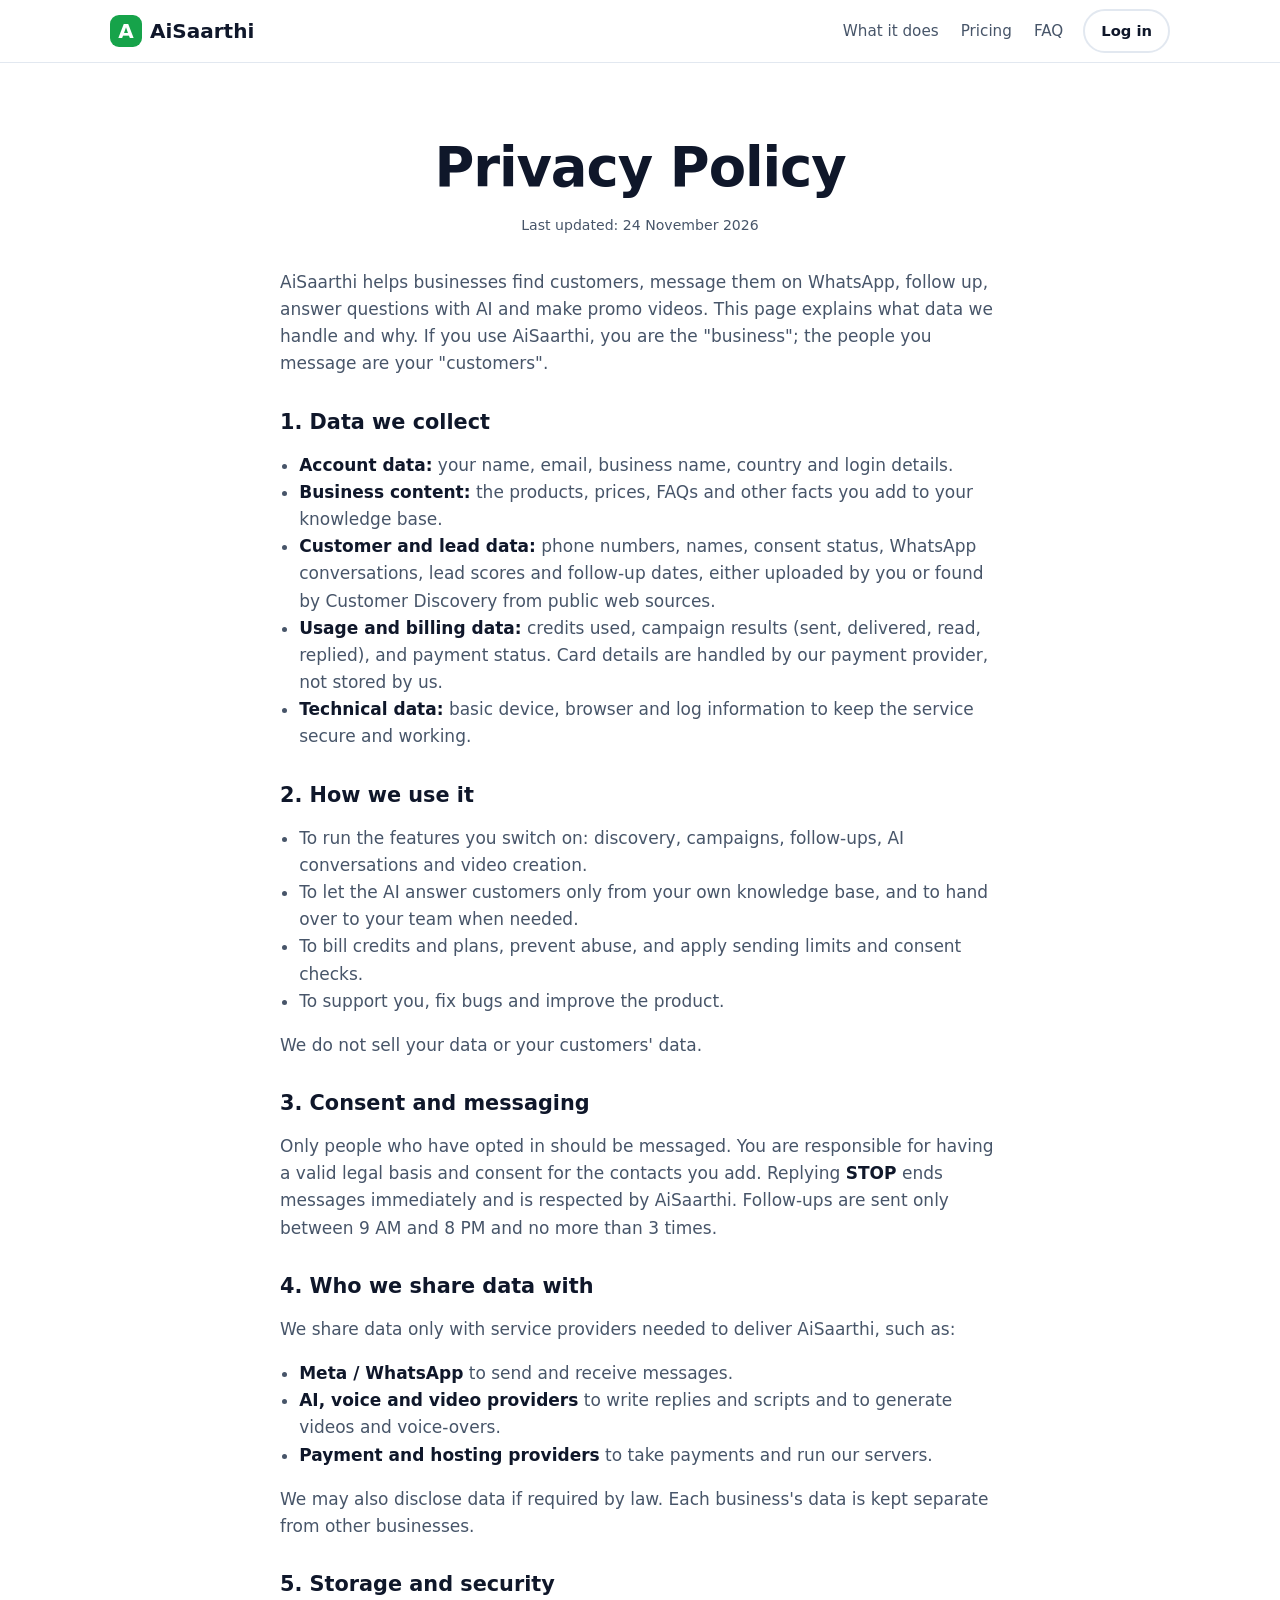
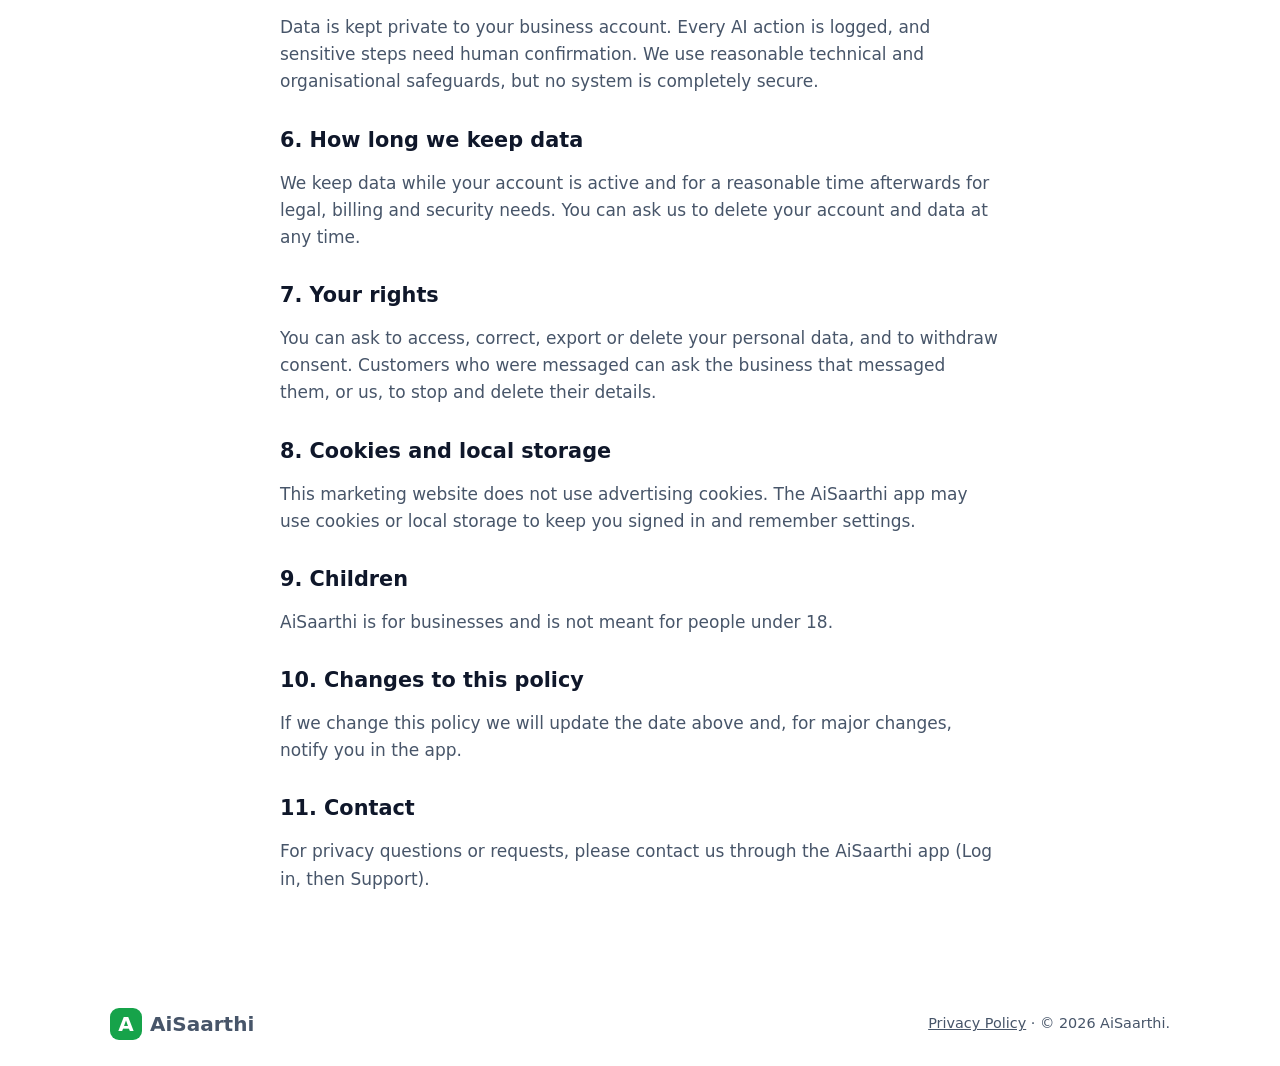
==== privacy.html @ 643677db "Add privacy policy page and footer link Co-Authored-By: Claude Sonnet 5.5 <noreply@anthropic.com> Cl" ====
<!doctype html>
<html lang="en">
<head>
<meta charset="utf-8">
<meta name="viewport" content="width=device-width, initial-scale=1">
<title>Privacy Policy – AiSaarthi</title>
<meta name="description" content="How AiSaarthi collects, uses and protects your data and your customers' data.">
<link rel="icon" href="data:image/svg+xml,%3Csvg xmlns='http://www.w3.org/2000/svg' viewBox='0 0 32 32'%3E%3Crect width='32' height='32' rx='8' fill='%2316a34a'/%3E%3Ctext x='16' y='23' font-size='20' font-weight='700' text-anchor='middle' fill='white' font-family='Arial'%3EA%3C/text%3E%3C/svg%3E">
<link rel="stylesheet" href="style.css">
</head>
<body>

<header class="nav">
  <div class="wrap nav-in">
    <a href="index.html" class="logo"><span class="logo-mark">A</span>AiSaarthi</a>
    <nav class="links" id="links">
      <a href="index.html#features">What it does</a>
      <a href="index.html#pricing">Pricing</a>
      <a href="index.html#faq">FAQ</a>
    </nav>
    <a class="btn btn-small" data-app="login" href="#">Log in</a>
    <button class="burger" id="burger" aria-label="Menu" aria-expanded="false"><span></span><span></span><span></span></button>
  </div>
</header>

<main class="section">
  <div class="wrap narrow legal">
    <h1>Privacy Policy</h1>
    <p class="fine">Last updated: <span id="updated">24 November 2026</span></p>
    <p>AiSaarthi helps businesses find customers, message them on WhatsApp, follow up, answer questions with AI and make promo videos. This page explains what data we handle and why. If you use AiSaarthi, you are the "business"; the people you message are your "customers".</p>

    <h2>1. Data we collect</h2>
    <ul>
      <li><b>Account data:</b> your name, email, business name, country and login details.</li>
      <li><b>Business content:</b> the products, prices, FAQs and other facts you add to your knowledge base.</li>
      <li><b>Customer and lead data:</b> phone numbers, names, consent status, WhatsApp conversations, lead scores and follow-up dates, either uploaded by you or found by Customer Discovery from public web sources.</li>
      <li><b>Usage and billing data:</b> credits used, campaign results (sent, delivered, read, replied), and payment status. Card details are handled by our payment provider, not stored by us.</li>
      <li><b>Technical data:</b> basic device, browser and log information to keep the service secure and working.</li>
    </ul>

    <h2>2. How we use it</h2>
    <ul>
      <li>To run the features you switch on: discovery, campaigns, follow-ups, AI conversations and video creation.</li>
      <li>To let the AI answer customers only from your own knowledge base, and to hand over to your team when needed.</li>
      <li>To bill credits and plans, prevent abuse, and apply sending limits and consent checks.</li>
      <li>To support you, fix bugs and improve the product.</li>
    </ul>
    <p>We do not sell your data or your customers' data.</p>

    <h2>3. Consent and messaging</h2>
    <p>Only people who have opted in should be messaged. You are responsible for having a valid legal basis and consent for the contacts you add. Replying <b>STOP</b> ends messages immediately and is respected by AiSaarthi. Follow-ups are sent only between 9 AM and 8 PM and no more than 3 times.</p>

    <h2>4. Who we share data with</h2>
    <p>We share data only with service providers needed to deliver AiSaarthi, such as:</p>
    <ul>
      <li><b>Meta / WhatsApp</b> to send and receive messages.</li>
      <li><b>AI, voice and video providers</b> to write replies and scripts and to generate videos and voice-overs.</li>
      <li><b>Payment and hosting providers</b> to take payments and run our servers.</li>
    </ul>
    <p>We may also disclose data if required by law. Each business's data is kept separate from other businesses.</p>

    <h2>5. Storage and security</h2>
    <p>Data is kept private to your business account. Every AI action is logged, and sensitive steps need human confirmation. We use reasonable technical and organisational safeguards, but no system is completely secure.</p>

    <h2>6. How long we keep data</h2>
    <p>We keep data while your account is active and for a reasonable time afterwards for legal, billing and security needs. You can ask us to delete your account and data at any time.</p>

    <h2>7. Your rights</h2>
    <p>You can ask to access, correct, export or delete your personal data, and to withdraw consent. Customers who were messaged can ask the business that messaged them, or us, to stop and delete their details.</p>

    <h2>8. Cookies and local storage</h2>
    <p>This marketing website does not use advertising cookies. The AiSaarthi app may use cookies or local storage to keep you signed in and remember settings.</p>

    <h2>9. Children</h2>
    <p>AiSaarthi is for businesses and is not meant for people under 18.</p>

    <h2>10. Changes to this policy</h2>
    <p>If we change this policy we will update the date above and, for major changes, notify you in the app.</p>

    <h2>11. Contact</h2>
    <p>For privacy questions or requests, please contact us through the AiSaarthi app (Log in, then Support).</p>
  </div>
</main>

<footer class="foot">
  <div class="wrap foot-in">
    <span class="logo"><span class="logo-mark">A</span>AiSaarthi</span>
    <span><a href="privacy.html">Privacy Policy</a> · © <span id="yr"></span> AiSaarthi.</span>
  </div>
</footer>

<script src="config.js"></script>
<script>
  document.querySelectorAll("[data-app]").forEach(function (a) {
    var C = window.AiSaarthi;
    a.href = C.APP_URL.replace(/\/$/, "") + (C.PATHS[a.dataset.app] || "/");
  });
  document.getElementById("yr").textContent = new Date().getFullYear();
  var b = document.getElementById("burger"), l = document.getElementById("links");
  b.addEventListener("click", function () { b.setAttribute("aria-expanded", l.classList.toggle("open")); });
</script>
</body>
</html>
---- style.css ----
:root{--g:#16a34a;--g2:#15803d;--gl:#dcfce7;--ink:#0f172a;--mut:#475569;--bg:#fff;--alt:#f4f8f5;--line:#e2e8f0;--card:#fff;--bad:#fee2e2;--badt:#991b1b;--r:16px}
@media (prefers-color-scheme:dark){:root{--ink:#e8eef2;--mut:#a5b4bf;--bg:#0b1411;--alt:#101c17;--line:#21332b;--card:#12201a;--gl:#12351f;--bad:#3a1717;--badt:#fca5a5}}
*{box-sizing:border-box}
html{scroll-behavior:smooth;scroll-padding-top:70px}
body{margin:0;font-family:system-ui,-apple-system,"Segoe UI",Roboto,sans-serif;color:var(--ink);background:var(--bg);line-height:1.6;font-size:17px}
.wrap{max-width:1100px;margin:0 auto;padding:0 20px}
.narrow{max-width:760px}
a{color:inherit}
h1,h2,h3,h4{line-height:1.2;margin:0 0 .5em}
h1{font-size:clamp(2rem,5vw,3.4rem);letter-spacing:-.02em}
h2{font-size:clamp(1.6rem,3.5vw,2.3rem);text-align:center}
h3{font-size:1.15rem}
.sub{text-align:center;color:var(--mut);max-width:680px;margin:0 auto 2rem}
.fine{font-size:.88rem;color:var(--mut)}.center{text-align:center}

/* nav */
.nav{position:sticky;top:0;z-index:20;background:color-mix(in srgb,var(--bg) 90%,transparent);backdrop-filter:blur(8px);border-bottom:1px solid var(--line)}
.nav-in{display:flex;align-items:center;gap:20px;height:62px}
.logo{display:flex;align-items:center;gap:8px;font-weight:800;font-size:1.25rem;text-decoration:none}
.logo-mark{display:grid;place-items:center;width:32px;height:32px;border-radius:9px;background:var(--g);color:#fff}
.links{display:flex;gap:22px;margin-left:auto}
.links a{text-decoration:none;color:var(--mut);font-size:.95rem}.links a:hover{color:var(--g)}
.burger{display:none;background:none;border:0;padding:8px;cursor:pointer;margin-left:auto}
.burger span{display:block;width:22px;height:2px;background:var(--ink);margin:5px 0}

/* buttons */
.btn{display:inline-block;padding:12px 22px;border-radius:999px;font-weight:600;text-decoration:none;border:2px solid transparent;cursor:pointer;font-size:1rem;font-family:inherit;text-align:center}
.btn-primary{background:var(--g);color:#fff}.btn-primary:hover{background:var(--g2)}
.btn-ghost{border-color:var(--g);color:var(--g);background:transparent}.btn-ghost:hover{background:var(--gl)}
.btn-small{padding:8px 16px;font-size:.92rem;border-color:var(--line)}
.btn-big{padding:16px 34px;font-size:1.15rem}
.block{display:block;width:100%}

/* hero */
.hero{padding:60px 0 70px;background:radial-gradient(900px 400px at 85% 0,var(--gl),transparent)}
.hero-in{display:grid;grid-template-columns:1.15fr .85fr;gap:40px;align-items:center}
.eyebrow{color:var(--g);font-weight:700;text-transform:uppercase;letter-spacing:.08em;font-size:.82rem;margin:0 0 10px}
.hl{color:var(--g)}
.lead{font-size:1.15rem;color:var(--mut);max-width:560px}
.cta-row{display:flex;gap:12px;flex-wrap:wrap;margin:24px 0 10px}

/* chat */
.hero-card,.phone{background:var(--card);border:1px solid var(--line);border-radius:22px;box-shadow:0 20px 50px -20px rgba(0,0,0,.25);overflow:hidden}
.hero-card{padding-bottom:16px}
.chat-top{background:var(--g);color:#fff;padding:12px 16px;font-weight:600;display:flex;align-items:center;gap:8px;font-size:.95rem}
.dot{width:9px;height:9px;border-radius:50%;background:#bbf7d0}
.bubble{max-width:82%;padding:9px 13px;border-radius:14px;margin:12px 14px 0;font-size:.95rem;line-height:1.45;animation:pop .3s ease}
.bubble.in{background:var(--alt);border:1px solid var(--line);border-top-left-radius:4px}
.bubble.out{background:var(--gl);margin-left:auto;border-top-right-radius:4px}
.bubble.sys{max-width:100%;background:transparent;border:1px dashed var(--g);color:var(--g);text-align:center;font-size:.85rem}
.tag-hot{margin:14px;padding:8px 12px;border-radius:10px;background:#fff7ed;color:#9a3412;font-weight:600;font-size:.9rem;text-align:center}
@keyframes pop{from{opacity:0;transform:translateY(6px)}to{opacity:1;transform:none}}

/* sections */
.section{padding:72px 0}.alt{background:var(--alt)}
.grid{display:grid;gap:18px}
.g3{grid-template-columns:repeat(3,1fr)}.g4{grid-template-columns:repeat(4,1fr)}
.card{background:var(--card);border:1px solid var(--line);border-radius:var(--r);padding:22px}
.card p{margin:0;color:var(--mut);font-size:.97rem}
.ic{font-size:1.8rem;margin-bottom:6px}

.feat{display:grid;gap:16px;margin-top:28px}
.feat-item{display:flex;gap:18px;background:var(--card);border:1px solid var(--line);border-radius:var(--r);padding:22px}
.feat-item p{margin:.3em 0;color:var(--mut)}
.num{flex:none;width:40px;height:40px;border-radius:50%;background:var(--g);color:#fff;display:grid;place-items:center;font-weight:700}
.win{color:var(--g)!important;font-weight:600}

/* demo */
.tabs{display:flex;gap:8px;justify-content:center;flex-wrap:wrap;margin-bottom:22px}
.tab{padding:9px 18px;border-radius:999px;border:1px solid var(--line);background:var(--card);cursor:pointer;font:inherit;color:var(--ink)}
.tab.on{background:var(--g);color:#fff;border-color:var(--g)}
.demo{display:grid;grid-template-columns:1fr 1fr;gap:26px;align-items:start}
.phone{max-width:430px;width:100%;margin:0 auto}
.chat{min-height:330px;padding-bottom:12px}
.demo-actions{display:flex;gap:8px;padding:12px 14px;border-top:1px solid var(--line)}
.side{display:grid;gap:14px}
.ba{border-radius:var(--r);padding:16px 20px}
.ba h4{margin:0 0 6px}.ba ul{margin:0;padding-left:20px}
.bad{background:var(--bad);color:var(--badt)}.good{background:var(--gl)}
.summary{border:2px solid var(--g);border-radius:var(--r);padding:16px 20px;background:var(--card);animation:pop .4s ease}
.summary dl{margin:8px 0 0;display:grid;grid-template-columns:auto 1fr;gap:4px 14px}
.summary dt{color:var(--mut)}.summary dd{margin:0;font-weight:600}
[hidden]{display:none!important}

.cats .cat{background:var(--card);border:1px solid var(--line);border-radius:var(--r);padding:18px;display:grid;gap:4px}
.cat span{color:var(--mut);font-size:.9rem}

.steps{list-style:none;counter-reset:s;display:grid;grid-template-columns:repeat(4,1fr);gap:18px;padding:0;margin:30px 0 0}
.steps li{counter-increment:s;position:relative;padding:50px 18px 18px;background:var(--card);border:1px solid var(--line);border-radius:var(--r)}
.steps li::before{content:counter(s);position:absolute;top:14px;left:18px;width:28px;height:28px;border-radius:50%;background:var(--g);color:#fff;display:grid;place-items:center;font-weight:700;font-size:.9rem}
.steps b{display:block}.steps span{color:var(--mut);font-size:.93rem}

/* pricing */
.region{display:flex;align-items:center;gap:10px;justify-content:center;margin-bottom:26px;flex-wrap:wrap}
.region select{padding:9px 12px;border-radius:10px;border:1px solid var(--line);background:var(--card);color:var(--ink);font:inherit}
.plans{display:grid;grid-template-columns:1fr 1fr;gap:22px;max-width:820px;margin:0 auto}
.plan{position:relative;background:var(--card);border:1px solid var(--line);border-radius:20px;padding:28px}
.plan.featured{border:2px solid var(--g);box-shadow:0 18px 40px -20px rgba(22,163,74,.55)}
.ribbon{position:absolute;top:-13px;right:20px;background:var(--g);color:#fff;font-size:.78rem;font-weight:700;padding:4px 12px;border-radius:999px}
.price{margin:.2em 0 0;display:flex;align-items:baseline;gap:6px}
.amt{font-size:2.6rem;font-weight:800;letter-spacing:-.02em}.per-in{color:var(--mut)}
.per{color:var(--mut);font-size:.92rem;margin:0 0 14px}
.plan ul{list-style:none;padding:0;margin:0 0 22px;display:grid;gap:8px}
.plan li{padding-left:26px;position:relative}
.plan li::before{content:"✓";position:absolute;left:0;color:var(--g);font-weight:800}
.note{max-width:820px;margin:26px auto 0;background:var(--card);border:1px dashed var(--g);border-radius:var(--r);padding:14px 18px;color:var(--mut);font-size:.95rem}

details{background:var(--card);border:1px solid var(--line);border-radius:12px;padding:14px 18px;margin-bottom:10px}
summary{cursor:pointer;font-weight:600}
details p{margin:.6em 0 0;color:var(--mut)}

.final{background:var(--g);color:#fff;text-align:center;padding:64px 0}
.final .btn-primary{background:#fff;color:var(--g2)}.final .btn-primary:hover{background:var(--gl)}
.foot{padding:26px 0;color:var(--mut);font-size:.9rem}
.foot-in{display:flex;justify-content:space-between;gap:12px;flex-wrap:wrap;align-items:center}

@media (max-width:860px){
  .hero-in,.demo,.plans{grid-template-columns:1fr}
  .g3{grid-template-columns:1fr}.g4{grid-template-columns:1fr 1fr}
  .steps{grid-template-columns:1fr 1fr}
  .burger{display:block}
  .links{display:none;position:absolute;top:62px;left:0;right:0;background:var(--bg);flex-direction:column;padding:14px 20px;border-bottom:1px solid var(--line);gap:12px;margin:0}
  .links.open{display:flex}
  .nav-in .btn-small{display:none}
  .section{padding:52px 0}
}
@media (max-width:480px){.g4,.steps{grid-template-columns:1fr}.feat-item{flex-direction:column}}
@media (prefers-reduced-motion:reduce){*{animation:none!important;scroll-behavior:auto!important}}

/* legal pages */
.legal h1{text-align:center;margin-bottom:.2em}
.legal>.fine{text-align:center;margin-bottom:2rem}
.legal h2{text-align:left;font-size:1.3rem;margin-top:2rem}
.legal p,.legal li{color:var(--mut)}
.legal ul{padding-left:1.2rem}
.legal b{color:var(--ink)}
.foot a{color:var(--mut)}.foot a:hover{color:var(--g)}
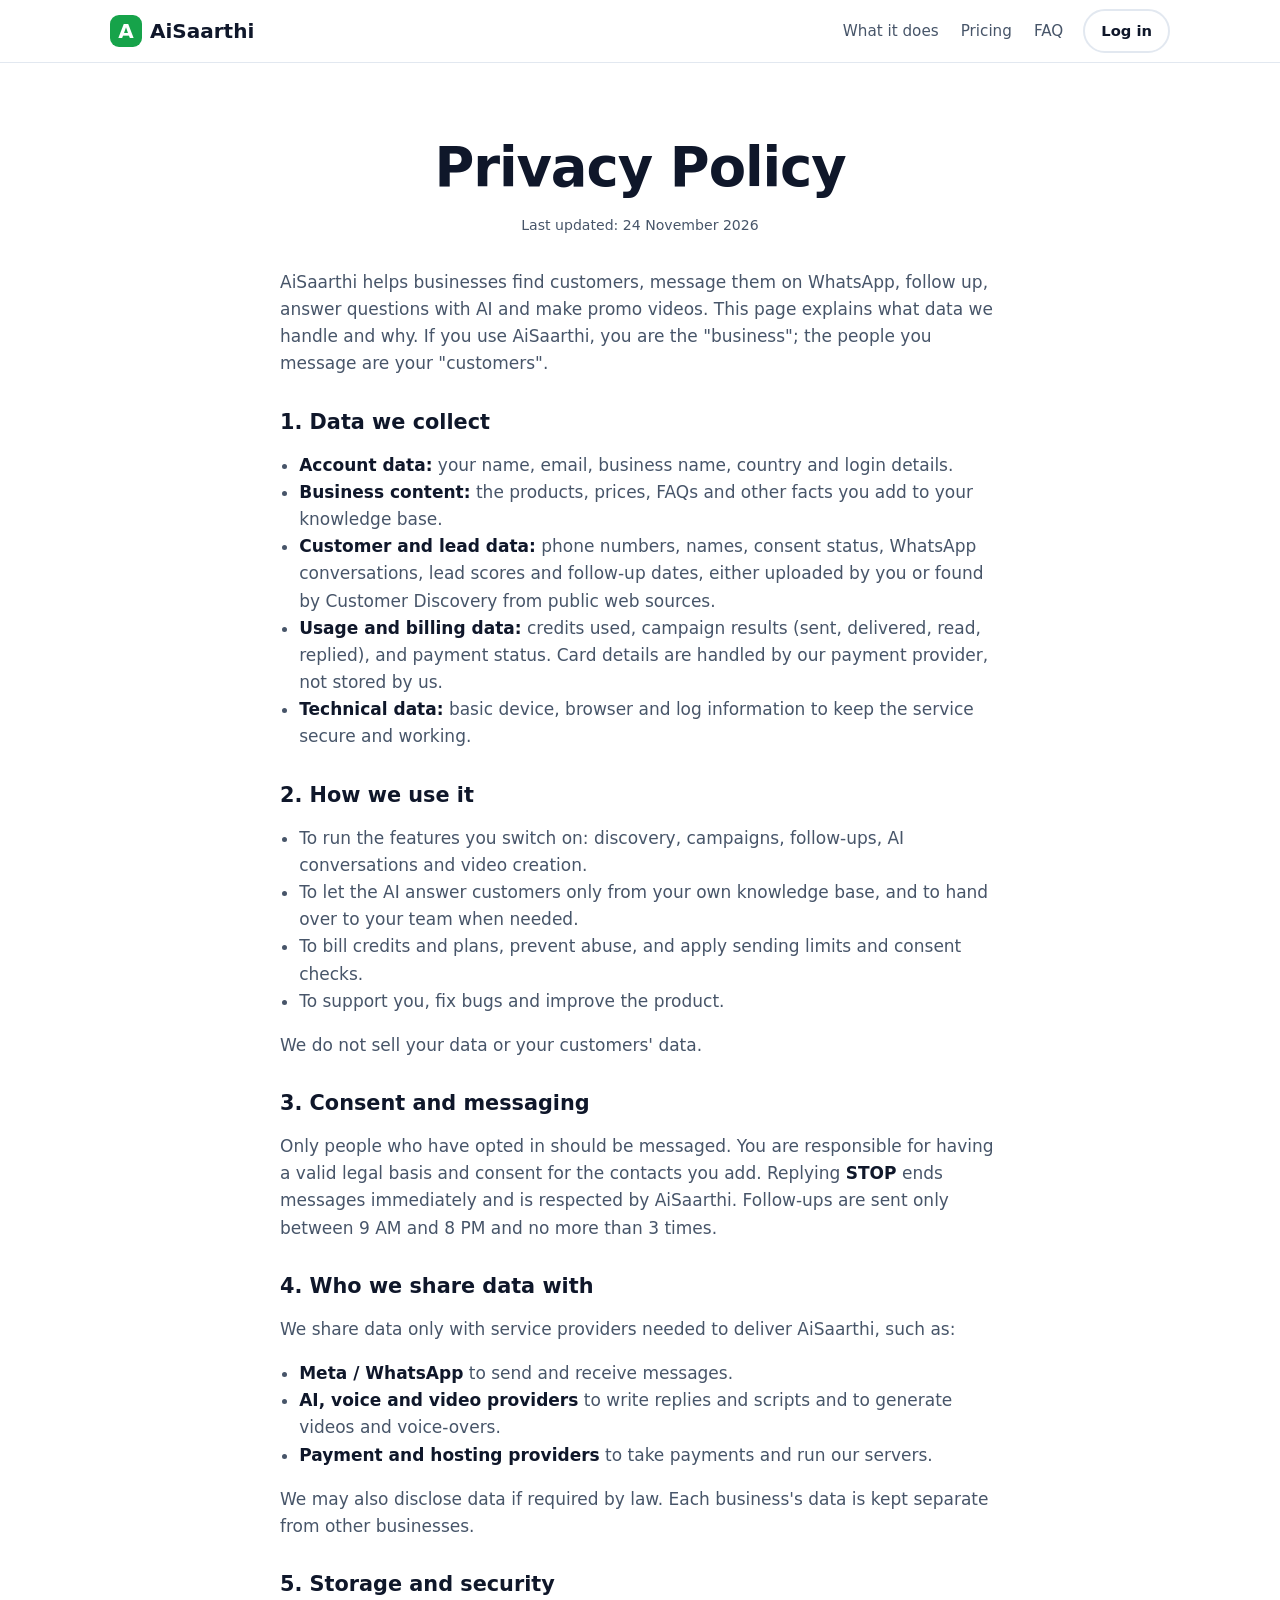
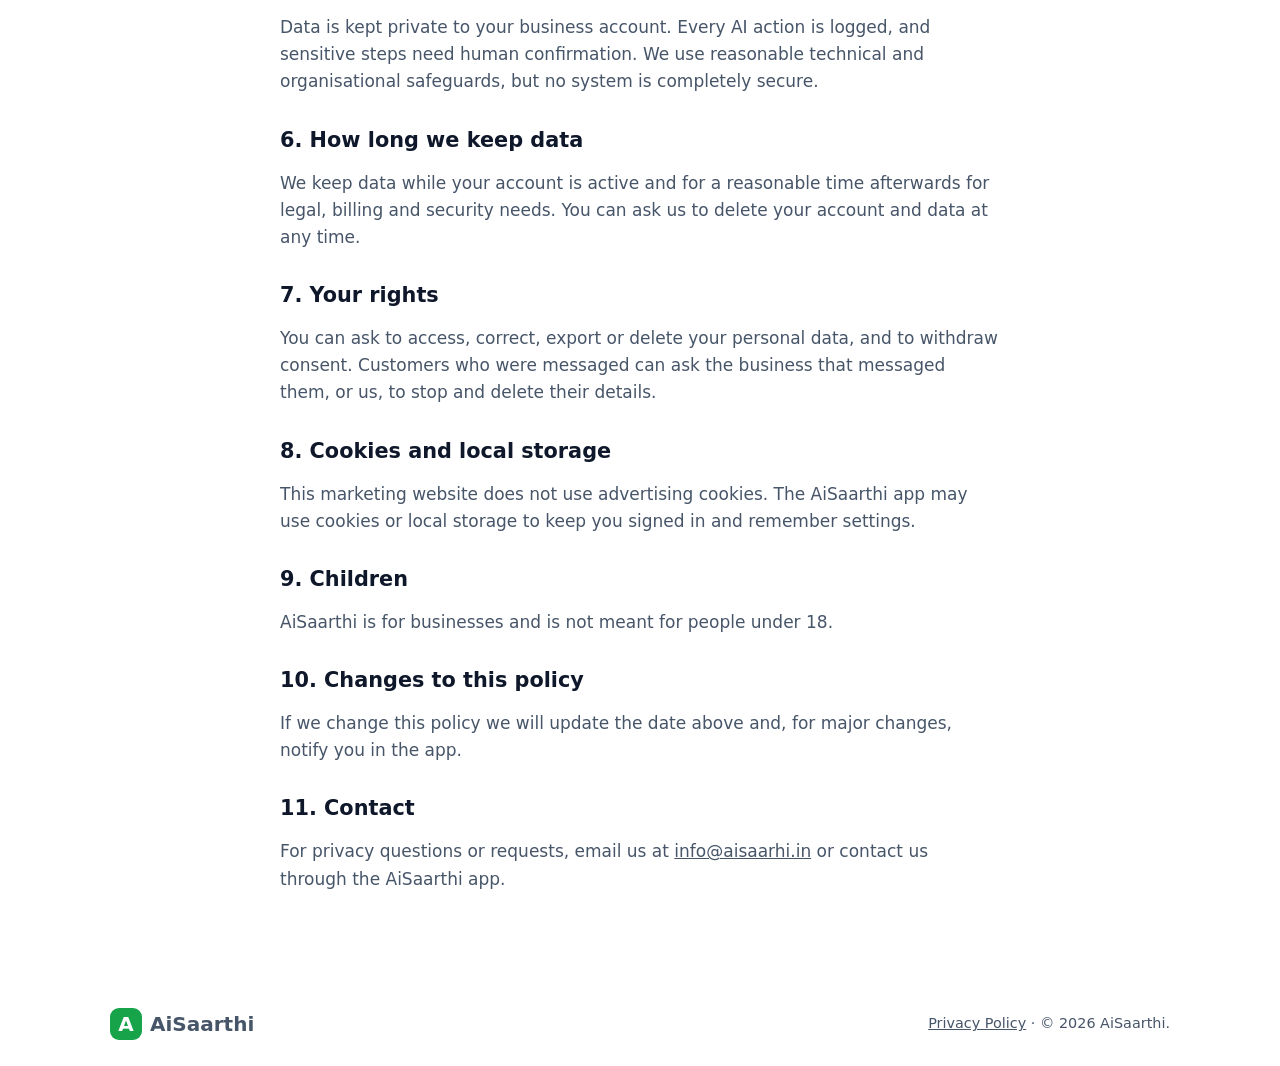
==== commit edf2e8c2: "Add support email to privacy contact section Co-Authored-By: Claude Sonnet 5.5 <noreply@anthropic.co" ====
--- a/privacy.html
+++ b/privacy.html
@@ -78,7 +78,7 @@
     <p>If we change this policy we will update the date above and, for major changes, notify you in the app.</p>
 
     <h2>11. Contact</h2>
-    <p>For privacy questions or requests, please contact us through the AiSaarthi app (Log in, then Support).</p>
+    <p>For privacy questions or requests, email us at <a href="mailto:info@aisaarhi.in">info@aisaarhi.in</a> or contact us through the AiSaarthi app.</p>
   </div>
 </main>
 
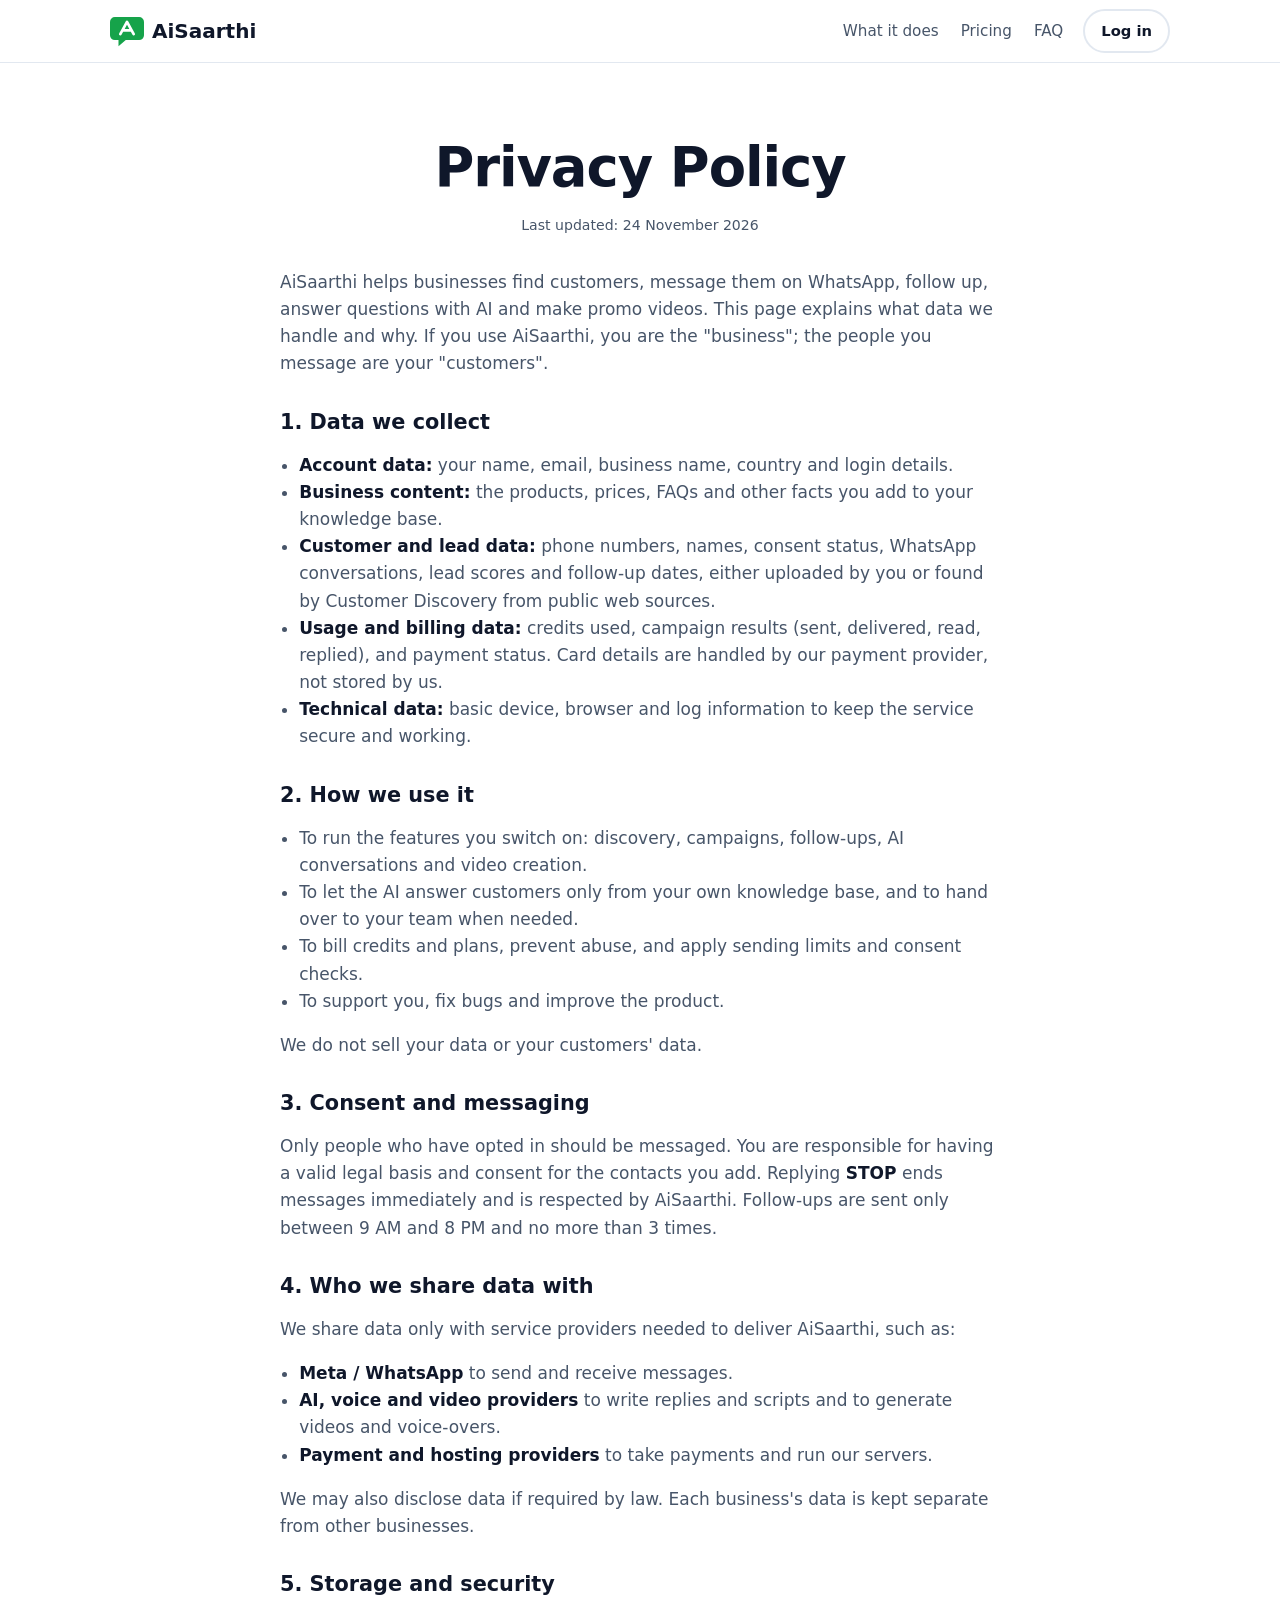
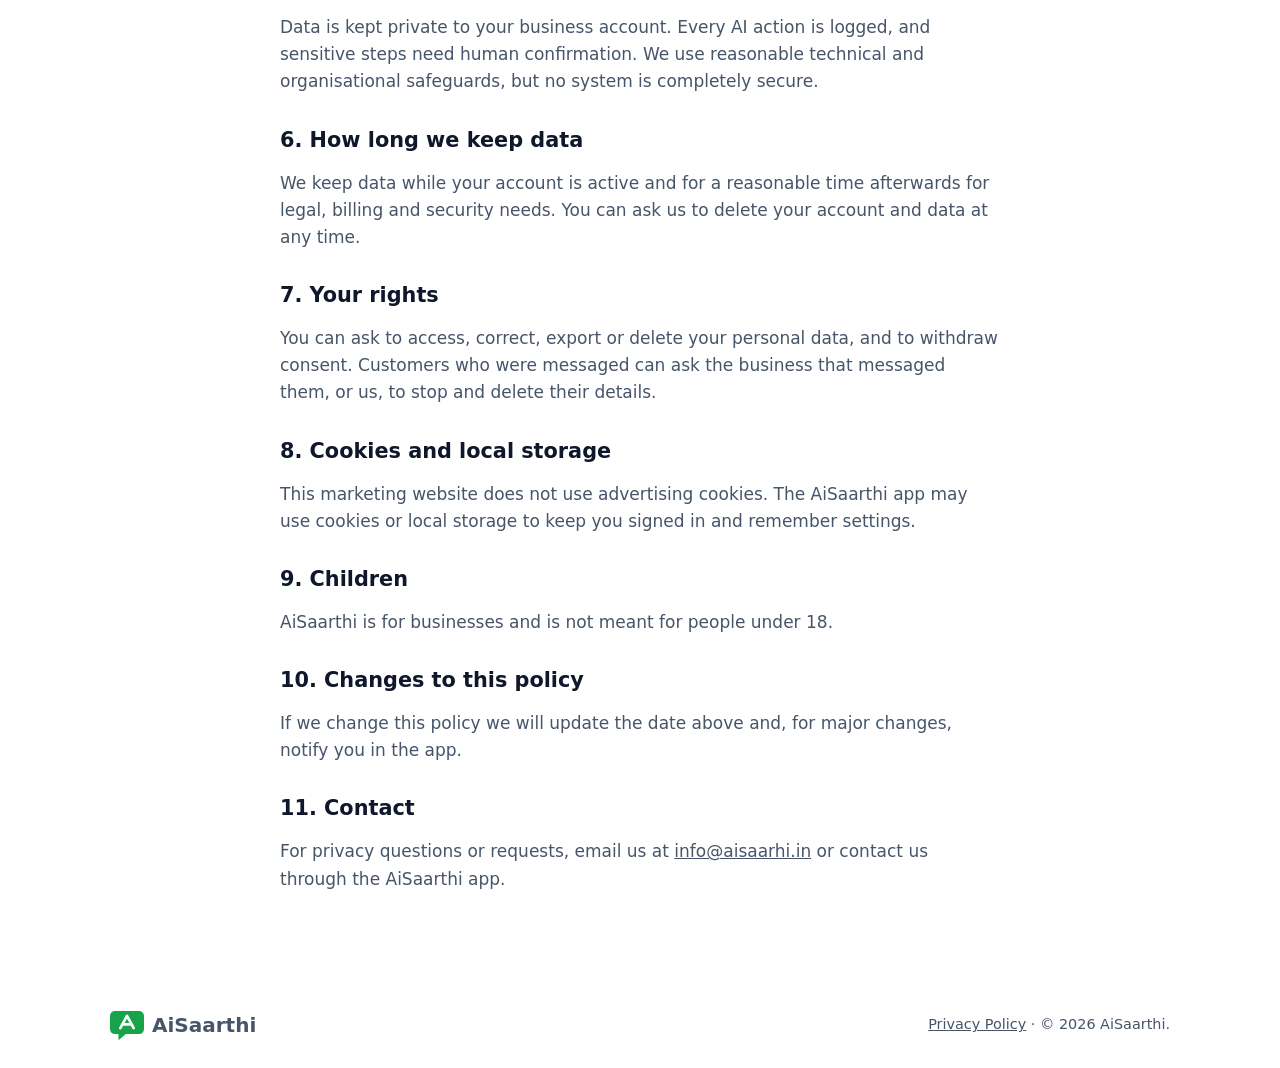
==== commit 540adff9: "Use chat-bubble logo (option 2) in header, footer and favicon Co-Authored-By: Claude Sonnet 5.5 <nor" ====
--- a/privacy.html
+++ b/privacy.html
@@ -5,14 +5,14 @@
 <meta name="viewport" content="width=device-width, initial-scale=1">
 <title>Privacy Policy – AiSaarthi</title>
 <meta name="description" content="How AiSaarthi collects, uses and protects your data and your customers' data.">
-<link rel="icon" href="data:image/svg+xml,%3Csvg xmlns='http://www.w3.org/2000/svg' viewBox='0 0 32 32'%3E%3Crect width='32' height='32' rx='8' fill='%2316a34a'/%3E%3Ctext x='16' y='23' font-size='20' font-weight='700' text-anchor='middle' fill='white' font-family='Arial'%3EA%3C/text%3E%3C/svg%3E">
+<link rel="icon" type="image/svg+xml" href="logos/logo-mark.svg">
 <link rel="stylesheet" href="style.css">
 </head>
 <body>
 
 <header class="nav">
   <div class="wrap nav-in">
-    <a href="index.html" class="logo"><span class="logo-mark">A</span>AiSaarthi</a>
+    <a href="index.html" class="logo"><img class="logo-mark" src="logos/logo-mark.svg" alt="" width="34" height="34">AiSaarthi</a>
     <nav class="links" id="links">
       <a href="index.html#features">What it does</a>
       <a href="index.html#pricing">Pricing</a>
@@ -84,7 +84,7 @@
 
 <footer class="foot">
   <div class="wrap foot-in">
-    <span class="logo"><span class="logo-mark">A</span>AiSaarthi</span>
+    <span class="logo"><img class="logo-mark" src="logos/logo-mark.svg" alt="" width="34" height="34">AiSaarthi</span>
     <span><a href="privacy.html">Privacy Policy</a> · © <span id="yr"></span> AiSaarthi.</span>
   </div>
 </footer>
--- a/style.css
+++ b/style.css
@@ -17,7 +17,7 @@
 .nav{position:sticky;top:0;z-index:20;background:color-mix(in srgb,var(--bg) 90%,transparent);backdrop-filter:blur(8px);border-bottom:1px solid var(--line)}
 .nav-in{display:flex;align-items:center;gap:20px;height:62px}
 .logo{display:flex;align-items:center;gap:8px;font-weight:800;font-size:1.25rem;text-decoration:none}
-.logo-mark{display:grid;place-items:center;width:32px;height:32px;border-radius:9px;background:var(--g);color:#fff}
+.logo-mark{width:34px;height:34px;display:block}
 .links{display:flex;gap:22px;margin-left:auto}
 .links a{text-decoration:none;color:var(--mut);font-size:.95rem}.links a:hover{color:var(--g)}
 .burger{display:none;background:none;border:0;padding:8px;cursor:pointer;margin-left:auto}
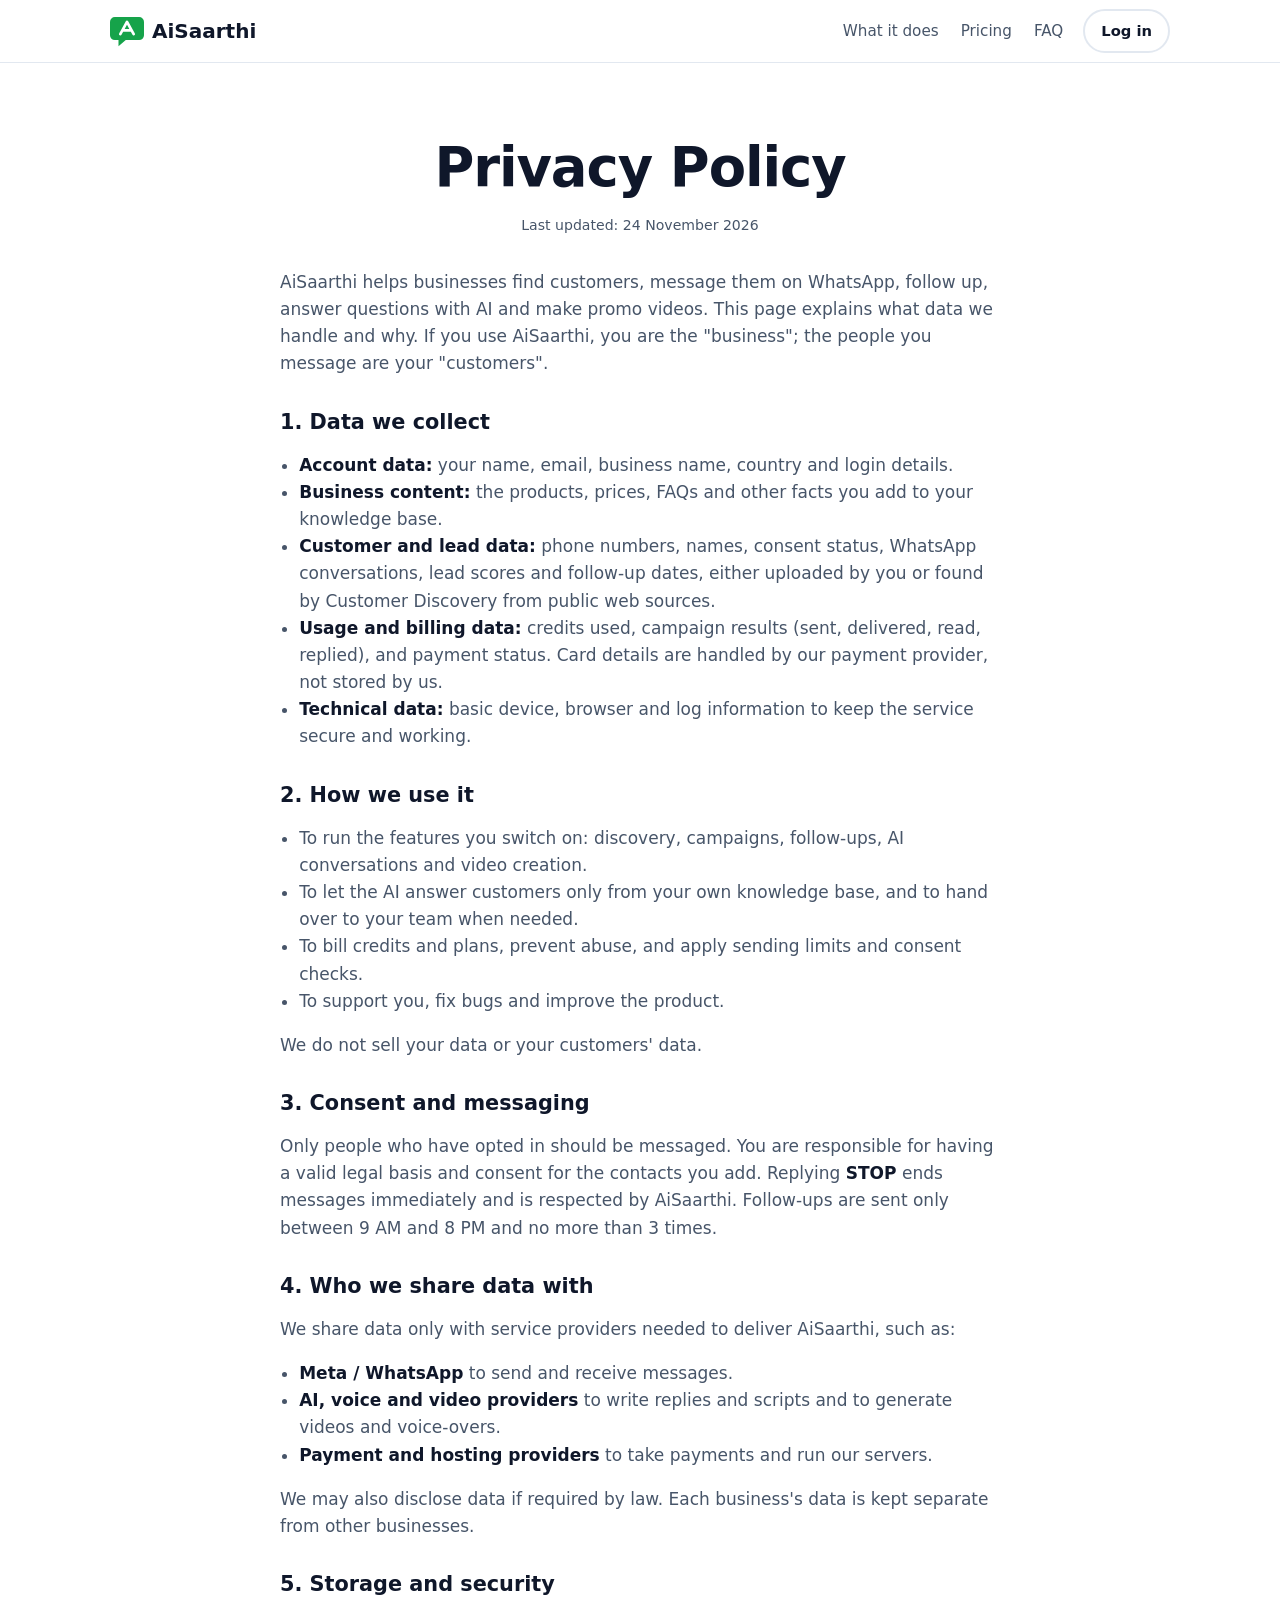
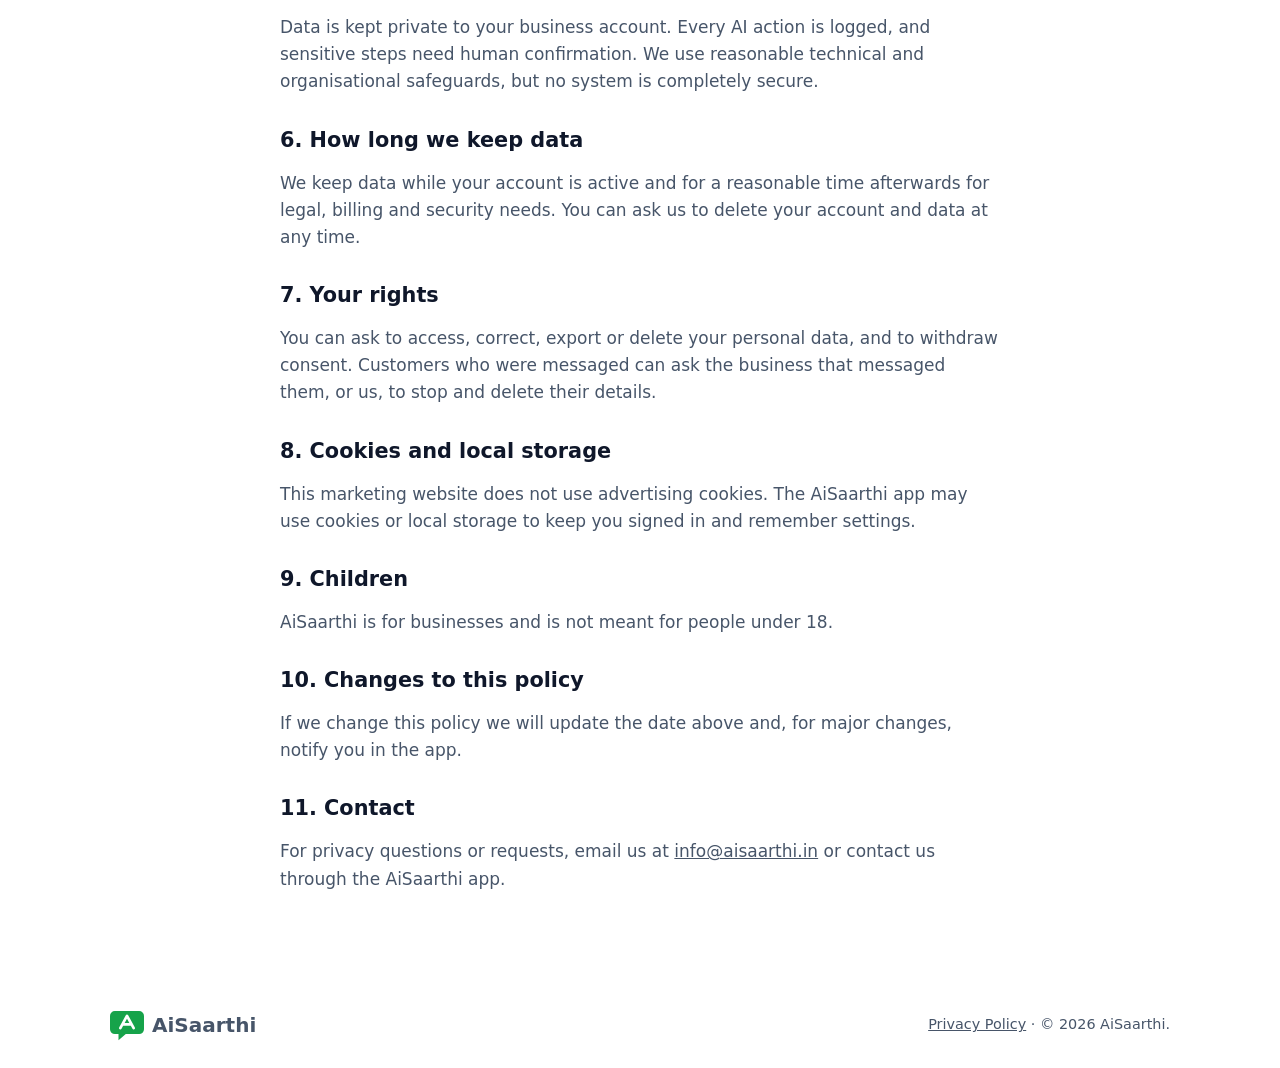
==== commit b6b79402: "Fix support email spelling Co-Authored-By: Claude Sonnet 5.5 <noreply@anthropic.com> Claude-Session:" ====
--- a/privacy.html
+++ b/privacy.html
@@ -78,7 +78,7 @@
     <p>If we change this policy we will update the date above and, for major changes, notify you in the app.</p>
 
     <h2>11. Contact</h2>
-    <p>For privacy questions or requests, email us at <a href="mailto:info@aisaarhi.in">info@aisaarhi.in</a> or contact us through the AiSaarthi app.</p>
+    <p>For privacy questions or requests, email us at <a href="mailto:info@aisaarthi.in">info@aisaarthi.in</a> or contact us through the AiSaarthi app.</p>
   </div>
 </main>
 
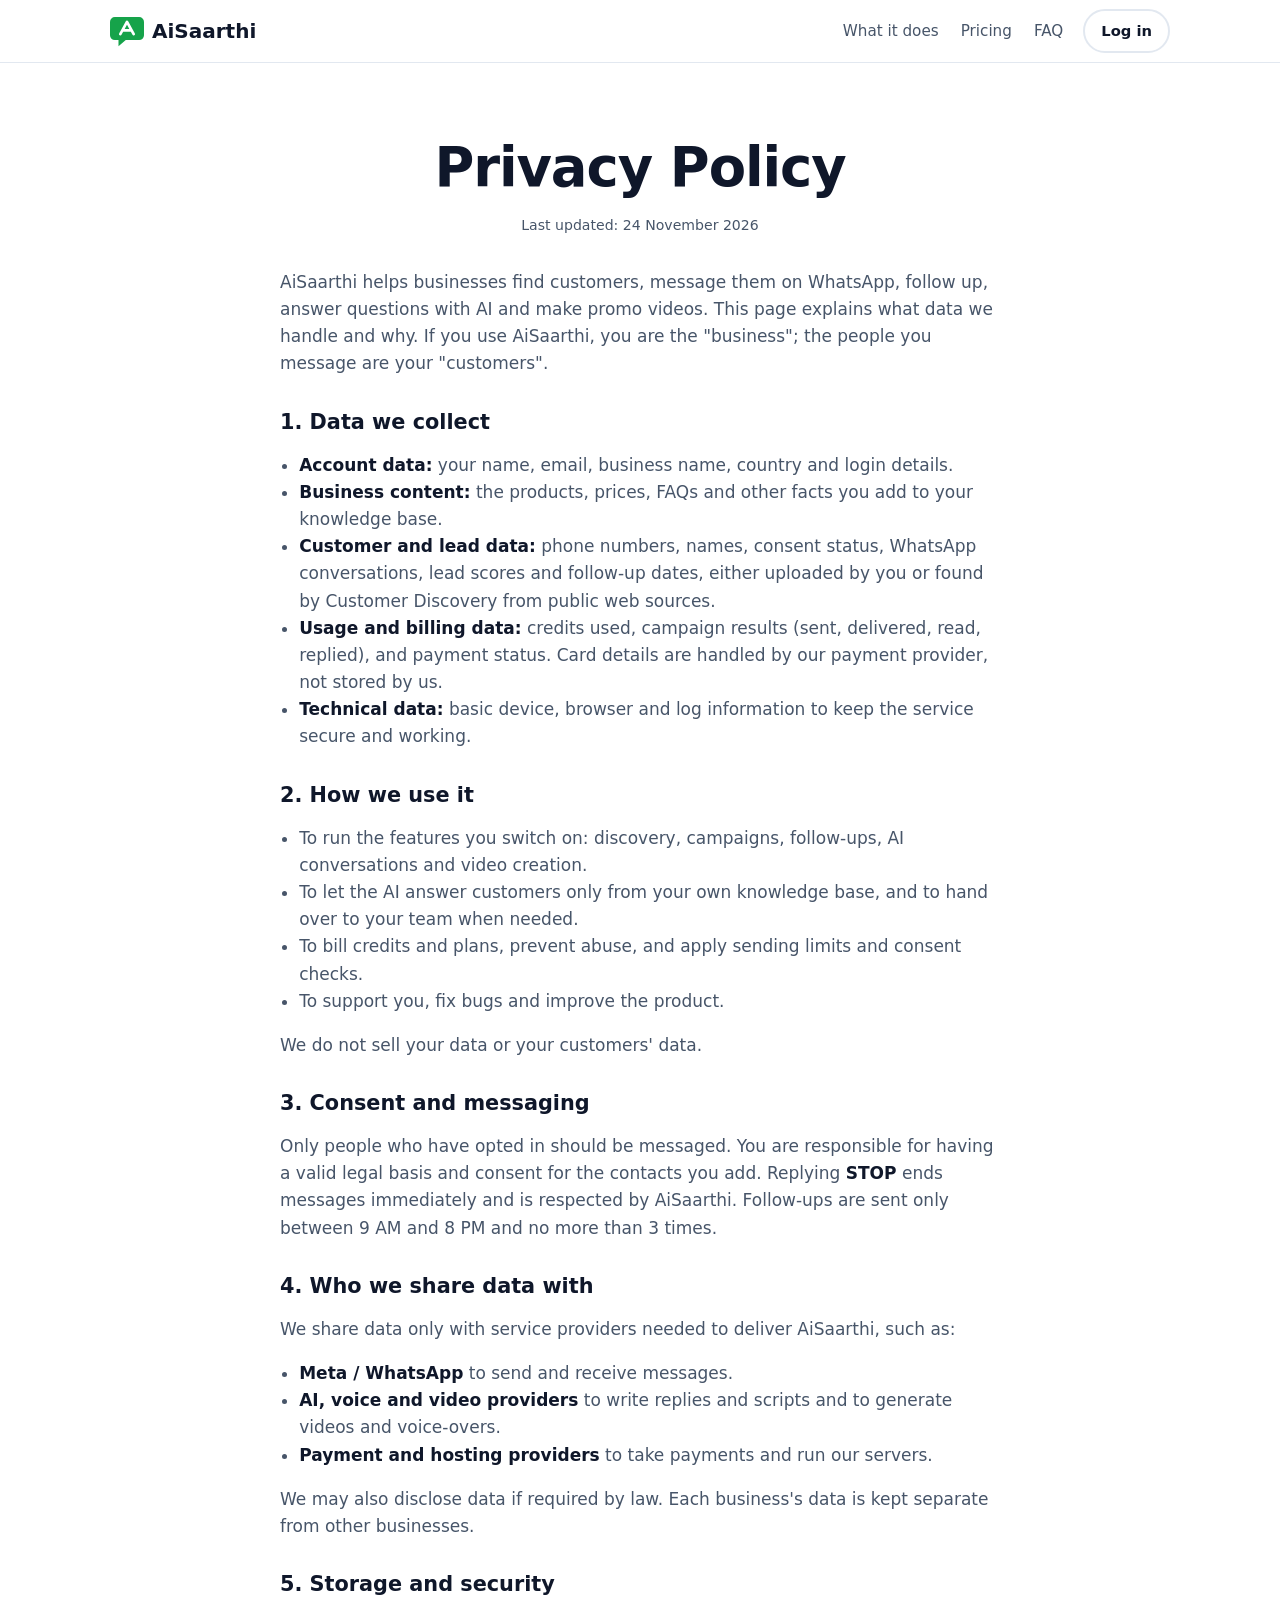
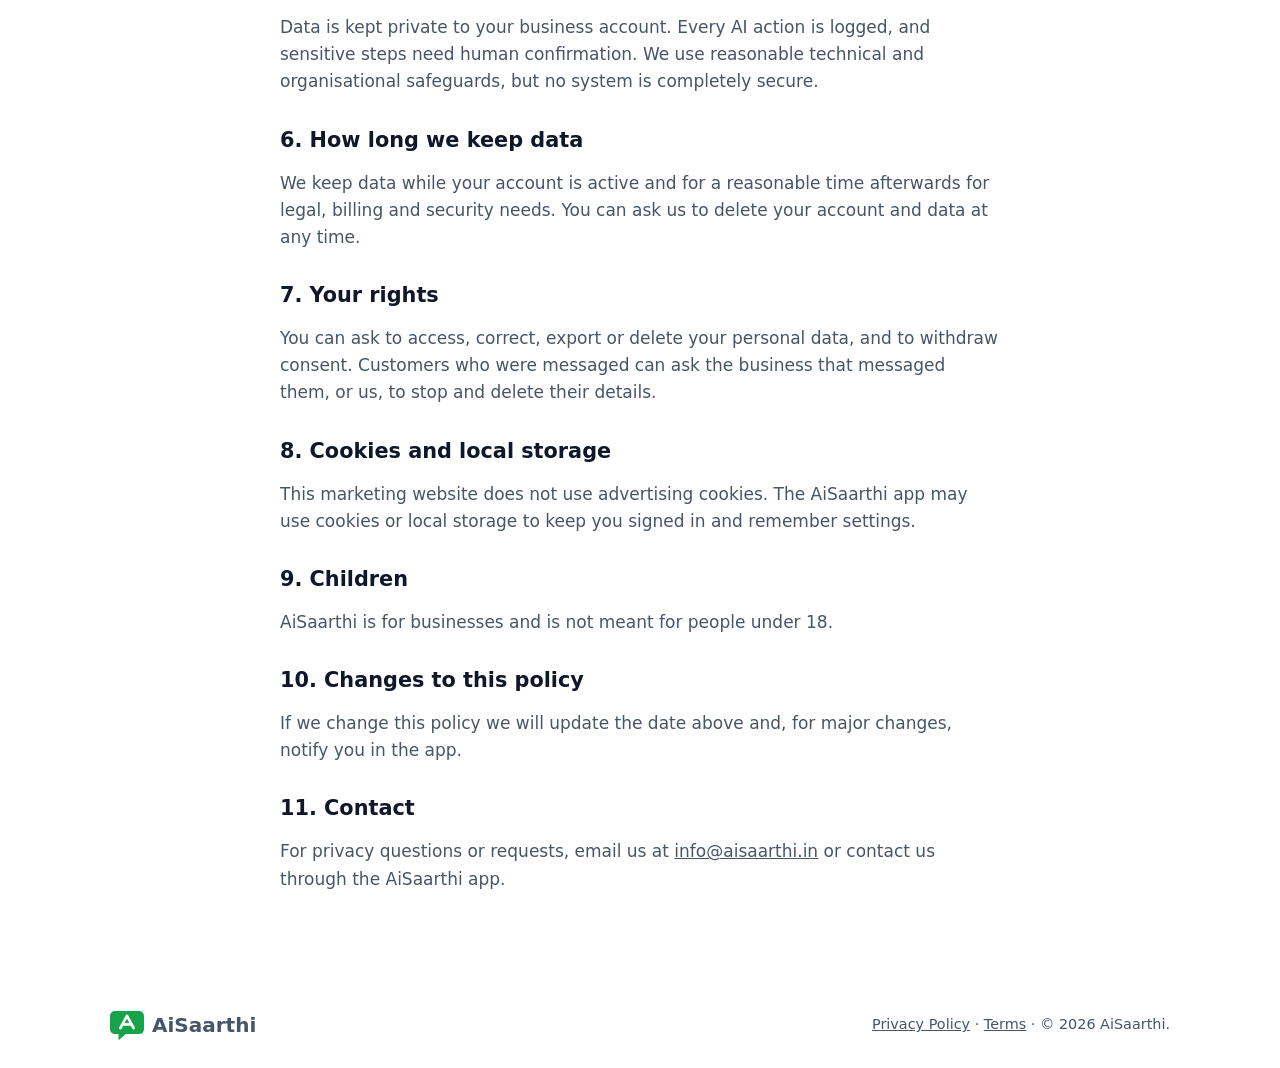
==== commit cd05af24: "Add terms page, footer links and logo PNGs with text Co-Authored-By: Claude Sonnet 5.5 <noreply@anth" ====
--- a/privacy.html
+++ b/privacy.html
@@ -85,7 +85,7 @@
 <footer class="foot">
   <div class="wrap foot-in">
     <span class="logo"><img class="logo-mark" src="logos/logo-mark.svg" alt="" width="34" height="34">AiSaarthi</span>
-    <span><a href="privacy.html">Privacy Policy</a> · © <span id="yr"></span> AiSaarthi.</span>
+    <span><a href="privacy.html">Privacy Policy</a> · <a href="terms.html">Terms</a> · © <span id="yr"></span> AiSaarthi.</span>
   </div>
 </footer>
 
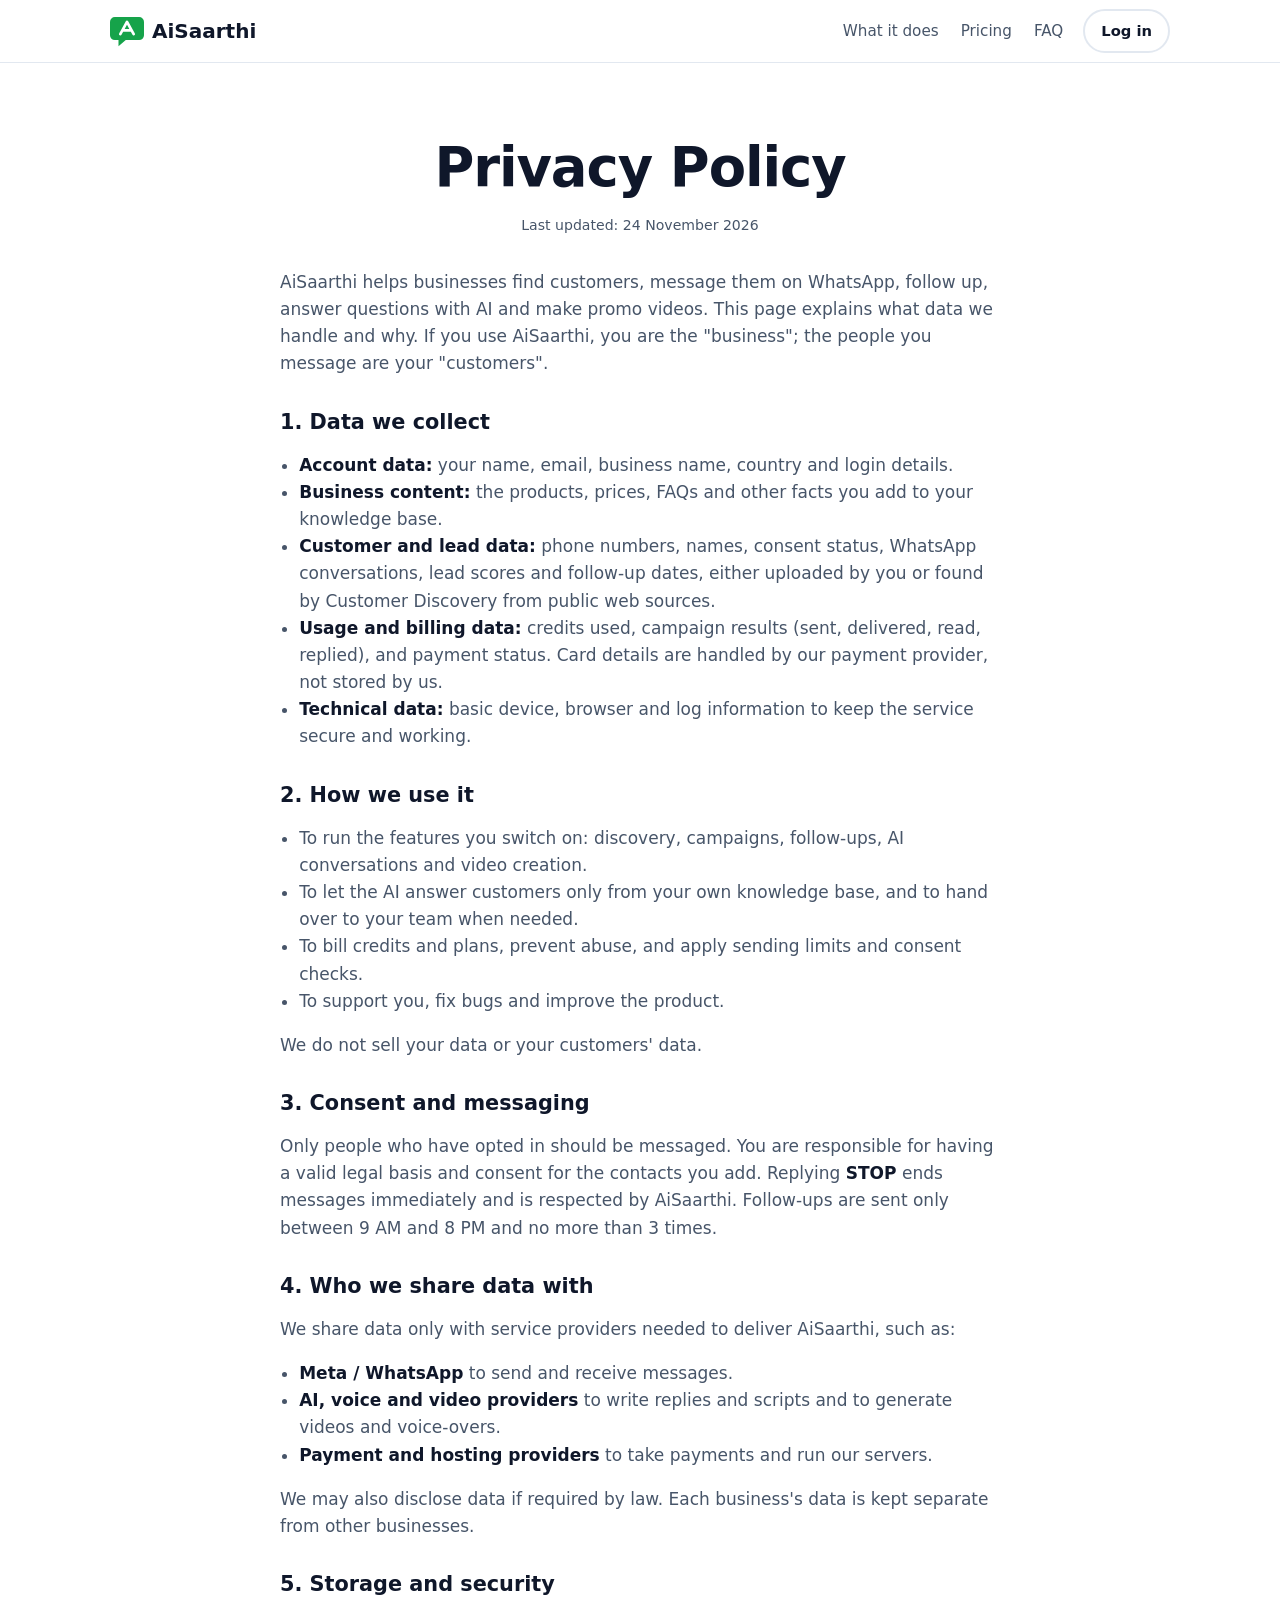
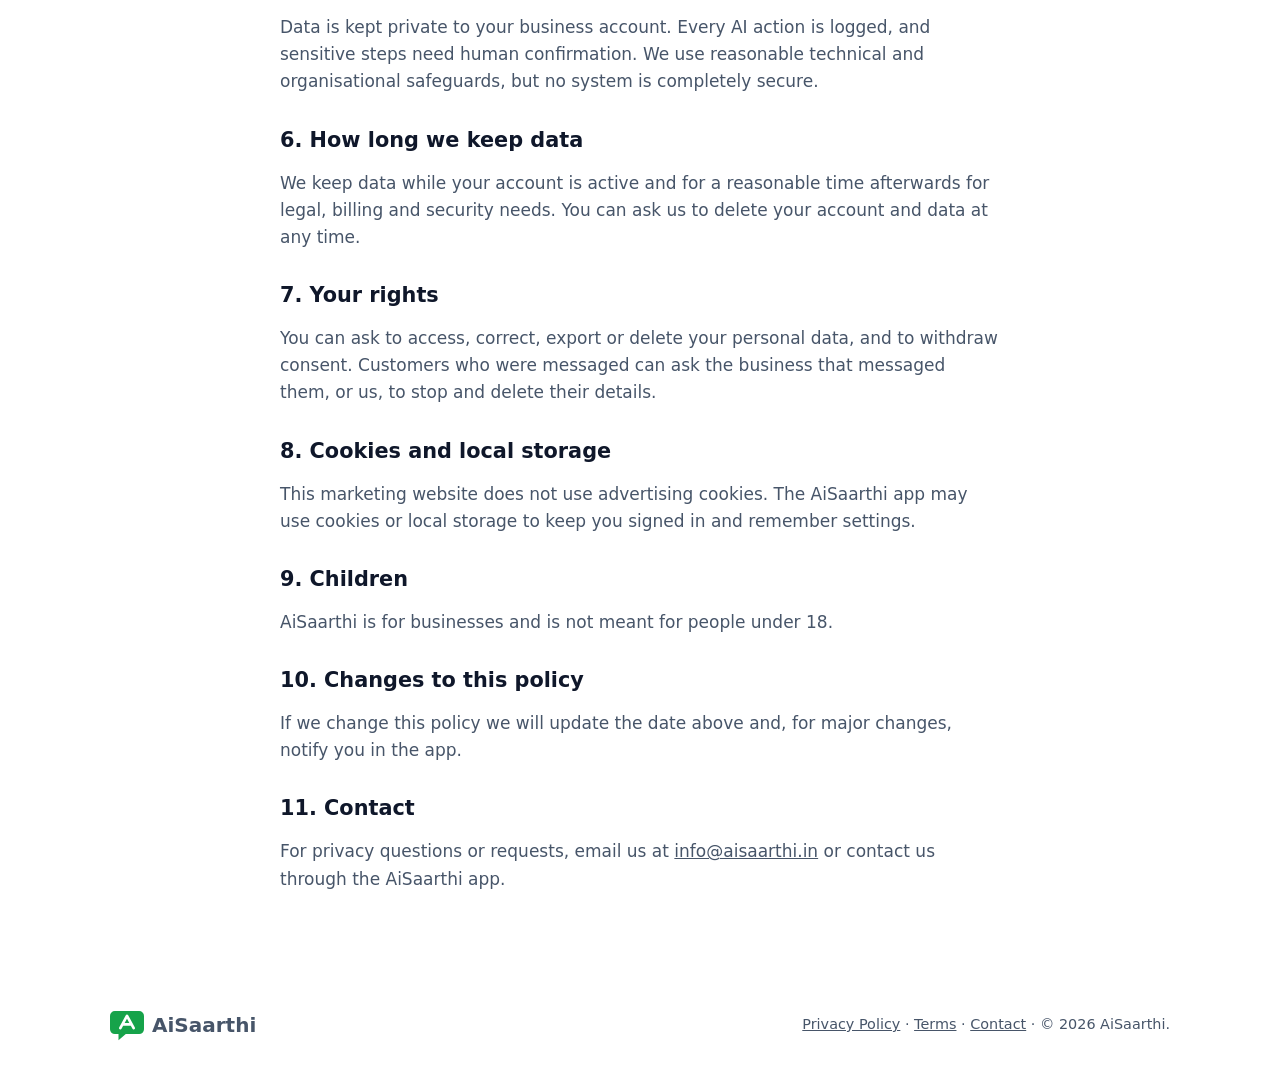
==== commit de746660: "Add contact page and footer link Co-Authored-By: Claude Sonnet 5.5 <noreply@anthropic.com> Claude-Se" ====
--- a/privacy.html
+++ b/privacy.html
@@ -85,7 +85,7 @@
 <footer class="foot">
   <div class="wrap foot-in">
     <span class="logo"><img class="logo-mark" src="logos/logo-mark.svg" alt="" width="34" height="34">AiSaarthi</span>
-    <span><a href="privacy.html">Privacy Policy</a> · <a href="terms.html">Terms</a> · © <span id="yr"></span> AiSaarthi.</span>
+    <span><a href="privacy.html">Privacy Policy</a> · <a href="terms.html">Terms</a> · <a href="contact.html">Contact</a> · © <span id="yr"></span> AiSaarthi.</span>
   </div>
 </footer>
 
